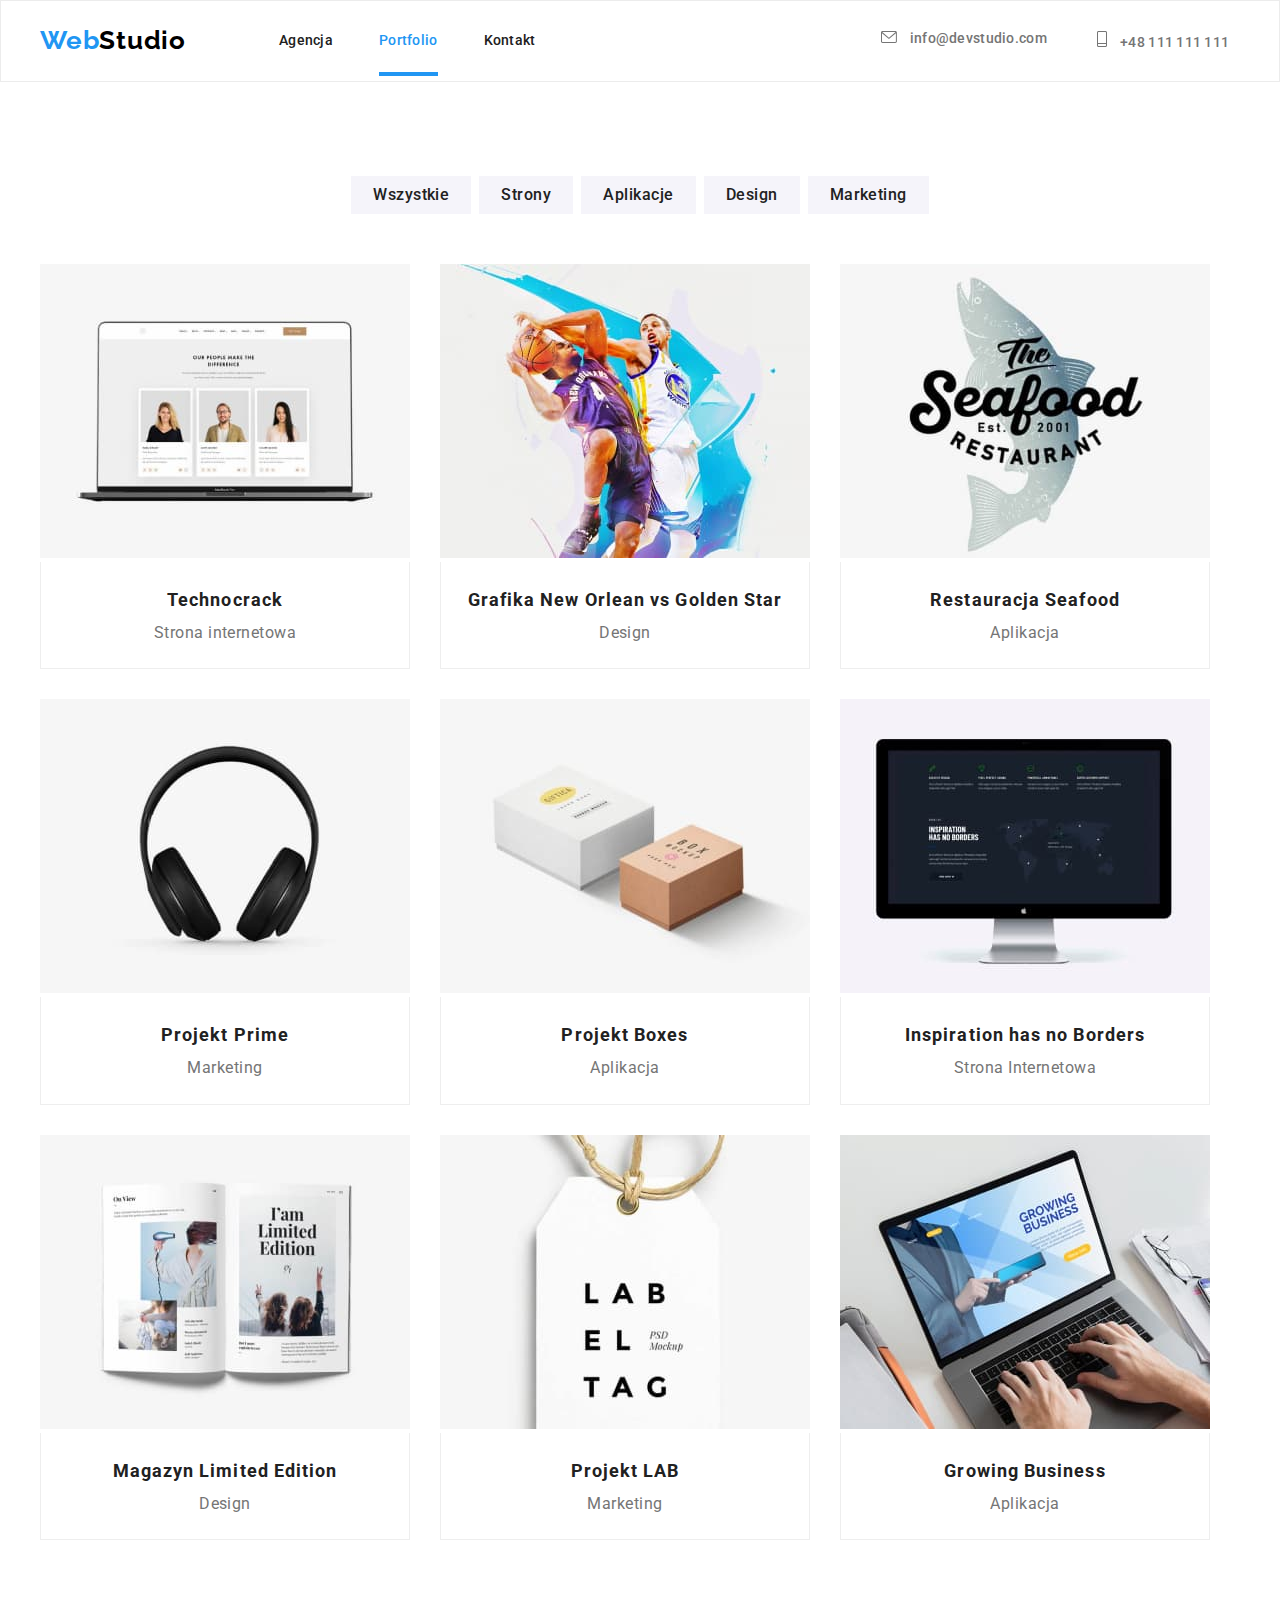
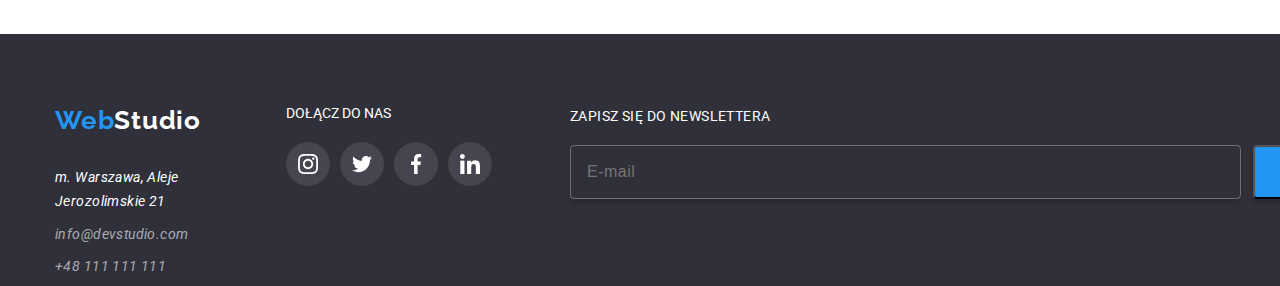
==== portfolio.html @ ad6ace29 "Add files via upload" ====
<!DOCTYPE html>
<html lang="en">
  <head>
    <meta charset="UTF-8" />
    <meta http-equiv="X-UA-Compatible" content="IE=edge" />
    <meta name="viewport" content="width=device-width, initial-scale=1.0" />
    <title>hw 6</title>
    <link rel="stylesheet" href="./css/styles.css" />
    <link rel="preconnect" href="https://fonts.googleapis.com" />
    <link rel="preconnect" href="https://fonts.gstatic.com" crossorigin />
    <link
      href="https://fonts.googleapis.com/css2?family=Raleway:wght@700&family=Roboto:wght@400;500;700;900&display=swap"
      rel="stylesheet"
    />
    <link rel="stylesheet" href="https://cdnjs.cloudflare.com/ajax/libs/modern-normalize/2.0.0/modern-normalize.min.css" integrity="sha512-4xo8blKMVCiXpTaLzQSLSw3KFOVPWhm/TRtuPVc4WG6kUgjH6J03IBuG7JZPkcWMxJ5huwaBpOpnwYElP/m6wg==" crossorigin="anonymous" referrerpolicy="no-referrer" />
    <link rel="stylesheet" href="https://cdnjs.cloudflare.com/ajax/libs/modern-normalize/2.0.0/modern-normalize.css" integrity="sha512-gA2Bvu0/hw4oj0Lp8ZHjK+o3S4BE5m8d/wNVy6ktKLhHKPpWLQwv9ixzuWirWOakoJqlBdePq2NhoCaUOQ5npQ==" crossorigin="anonymous" referrerpolicy="no-referrer" />
  </head>

  <body>
    <div class="nav-border">
      <header class="nav-background container">
      <a class="logo" href="./index.html"
        >Web<span class="logo-studio-header">Studio</span></a
      >
      <nav>
        <ul class="first-line">
          <li><a class="first-line-agency" href="./index.html">Agencja</a></li>
          <li>
            <a class="first-line-portfolio portfolio-blue portfolio-underscore" style="color: #2196f3" href="./portfolio.html"
              >Portfolio</a
            >
          </li>
          <li><a class="first-line-contact" href="/kontakt">Kontakt</a></li>
        </ul>
      </nav>

      <div class="first-line-contactinfo">
        <a href="mailto:info@devstudio.com">
          <svg class="icon-nav" width="16px" height="12px">
            <use href="./images/icons.svg#icon-envelope"></use>
          </svg>
          info@devstudio.com</a
        >
        <a href="tel:+48111111111">
          <svg class="icon-nav" width="10px" height="16px">
            <use href="./images/icons.svg#icon-phone"></use>
          </svg>
          +48 111 111 111</a
        >
      </div>
    </header>
    </div>

    <main class="section">
      <div class="container">
      <ul class="portfolio-buttons">
        <li><button class="buttons" type="button">Wszystkie</button></li>
        <li><button class="buttons" type="button">Strony</button></li>
        <li><button class="buttons" type="button">Aplikacje</button></li>
        <li><button class="buttons" type="button">Design</button></li>
        <li><button class="buttons" type="button">Marketing</button></li>
      </div>
      </ul>

      <ul class="portfolio-all-photos container">
        <div class="portfolio-box">
          <figure class="photo-box">
          <img
            src="./images/computer.jpg"
            alt="computer"
            width="370"
            height="294"/>
            <p class="text-overlay">Technocrack jest popularną platformą wykorzystywaną do rozpowszechniania koronawirusa. Firmy wykorzystują tę platformę do celów szpiegowskich i ataków na niezabezpieczone serwery konkurencji</p>
            </figure>
          <figcaption class="portfolio-photo-border">
            <b class="portfolio-photo-figcaption">Technocrack</b>
            <p class="portfolio-photo-caption">Strona internetowa</p>
        </figcaption>
      </div>

        <div class="portfolio-box">
          <figure class="photo-box">
          <img
            src="./images/basketball-players.jpg"
            alt="basketball players"
            width="370"
            height="294"
          />
          <p class="text-overlay">Technocrack jest popularną platformą wykorzystywaną do rozpowszechniania koronawirusa. Firmy wykorzystują tę platformę do celów szpiegowskich i ataków na niezabezpieczone serwery konkurencji</p>
            </figure>
          <figcaption class="portfolio-photo-border">
            <b class="portfolio-photo-figcaption"
              >Grafika New Orlean vs Golden Star</b
            >
            <p class="portfolio-photo-caption">Design</p>
            </figcaption>
      </div>

        <div class="portfolio-box">
          <figure class="photo-box">
          <img
            src="./images/seefood-restaurant.jpg"
            alt="seefood restaurant logo"
            width="370"
            height="294"
          />
          <p class="text-overlay">Technocrack jest popularną platformą wykorzystywaną do rozpowszechniania koronawirusa. Firmy wykorzystują tę platformę do celów szpiegowskich i ataków na niezabezpieczone serwery konkurencji</p>
            </figure>
          <figcaption class="portfolio-photo-border">
            <b class="portfolio-photo-figcaption">Restauracja Seafood </b>
            <p class="portfolio-photo-caption">Aplikacja</p>
            </figcaption>
          </div>

        <div class="portfolio-box">
          <figure class="photo-box">
          <img
            src="./images/headphones.jpg"
            alt="headphones"
            width="370"
            height="294"
          />
          <p class="text-overlay">Technocrack jest popularną platformą wykorzystywaną do rozpowszechniania koronawirusa. Firmy wykorzystują tę platformę do celów szpiegowskich i ataków na niezabezpieczone serwery konkurencji</p>
            </figure>
          <figcaption class="portfolio-photo-border">
            <b class="portfolio-photo-figcaption">Projekt Prime</b>
            <p class="portfolio-photo-caption">Marketing</p>
      </figcaption>
    </div>

        <div class="portfolio-box">
          <figure class="photo-box">
          <img
            src="./images/boxes.jpg"
            alt="two boxes"
            width="370"
            height="294"
          />
          <p class="text-overlay">Technocrack jest popularną platformą wykorzystywaną do rozpowszechniania koronawirusa. Firmy wykorzystują tę platformę do celów szpiegowskich i ataków na niezabezpieczone serwery konkurencji</p>
            </figure>
          <figcaption class="portfolio-photo-border">
            <b class="portfolio-photo-figcaption">Projekt Boxes</b>
            <p class="portfolio-photo-caption">Aplikacja</p>
            </figcaption>
          </div>

        <div class="portfolio-box">
          <figure class="photo-box">
          <img
            src="./images/black-screen.jpg"
            alt="computer with the black screen"
            width="370"
            height="294"
          />
          <p class="text-overlay">Technocrack jest popularną platformą wykorzystywaną do rozpowszechniania koronawirusa. Firmy wykorzystują tę platformę do celów szpiegowskich i ataków na niezabezpieczone serwery konkurencji</p>
            </figure>
          <figcaption class="portfolio-photo-border">
            <b class="portfolio-photo-figcaption">Inspiration has no Borders</b>
            <p class="portfolio-photo-caption">Strona Internetowa</p>
            </figcaption>
          </div>

        <div class="portfolio-box">
          <figure class="photo-box">
          <img
            src="./images/magazine.jpg"
            alt="magazine"
            width="370"
            height="294"
          />
          <p class="text-overlay">Technocrack jest popularną platformą wykorzystywaną do rozpowszechniania koronawirusa. Firmy wykorzystują tę platformę do celów szpiegowskich i ataków na niezabezpieczone serwery konkurencji</p>
            </figure>
          <figcaption class="portfolio-photo-border">
            <b class="portfolio-photo-figcaption">Magazyn Limited Edition</b>
            <p class="portfolio-photo-caption">Design</p>
          </figcaption>
        </div>

        <div class="portfolio-box">
          <figure class="photo-box">
          <img
            src="./images/label-tag.jpg"
            alt="label tag"
            width="370"
            height="294"
          />
          <p class="text-overlay">Technocrack jest popularną platformą wykorzystywaną do rozpowszechniania koronawirusa. Firmy wykorzystują tę platformę do celów szpiegowskich i ataków na niezabezpieczone serwery konkurencji</p>
            </figure>
          <figcaption class="portfolio-photo-border">
            <b class="portfolio-photo-figcaption">Projekt LAB</b>
            <p class="portfolio-photo-caption">Marketing</p>
            </figcaption> 
          </div>

        <div class="portfolio-box">
          <figure class="photo-box">
          <img
            src="./images/growing-business-laptop.jpg"
            alt="laptop"
            width="370"
            height="294"
          />
          <p class="text-overlay">Technocrack jest popularną platformą wykorzystywaną do rozpowszechniania koronawirusa. Firmy wykorzystują tę platformę do celów szpiegowskich i ataków na niezabezpieczone serwery konkurencji</p>
            </figure>
          <figcaption class="portfolio-photo-border">
            <b class="portfolio-photo-figcaption">Growing Business</b>
            <p class="portfolio-photo-caption">Aplikacja</p>
            </figcaption>
          </div>
      </div>
    </main>

    <footer class="footer-background">
      <div class="footer-flex container">
        <div class="footer-text">
          <a class="footer-logo" href="/WebStudio"
            >Web<span class="logo-studio">Studio</span></a
          >

          <address class="footer-address-contact">
            <a class="footer-address"> m. Warszawa, Aleje Jerozolimskie 21</a>
            <a
              class="footer-contact footer-contact-padding"
              href="mailto:info@devstudio.com"
              >info@devstudio.com</a
            >
            <a class="footer-contact" href="tel:+48111111111"
              >+48 111 111 111
            </a>
          </address>
        </div>

        <div>
          <p class="sm-footer">DOŁĄCZ DO NAS</p>
          <div class="footer-icons">
            <a class="footer-sm-icon"
              ><svg width="20" height="20">
                <use href="./images/icons.svg#icon-instagram"></use>
              </svg>
            </a>
            <a class="footer-sm-icon"
              ><svg width="20" height="20">
                <use href="./images/icons.svg#icon-twitter"></use>
              </svg></a>
            <a class="footer-sm-icon"
              ><svg width="20" height="20">
                <use href="./images/icons.svg#icon-facebook"></use></svg></a>
            <a class="footer-sm-icon"
              ><svg width="20" height="20">
                <use href="./images/icons.svg#icon-linkedin"></use></svg></a>
          </div>
        </div>
      
        <div class="footer-newsletter">
            <form name="newsletter">
              <label class="footer-nl-label">
                Zapisz się do newslettera </br>
                <div class="email-display-footer">
                <input class="email-frame-footer" type="email" name="newsletter" placeholder="E-mail" />
              </label>
              <button class="submit-button-footer" type="submit"> <div class="sign-in-footer">Zapisz się </div> 
                <svg class="svg-email-footer" width="24" height="24">
                <use href="./images/icons.svg#icon-email-footer"></use></svg>
              </button>
              </div>
            </form>
          </div>
    </footer>
  </body>
</html>
---- css/styles.css ----
* {margin: 0; padding: 0; }

:root {
    --brand-color: #FFFFFF;
    --brand-color-headline: #212121;
    --brand-color-description: #757575;
    --brand-color-logo: #2196F3;
    --brand-color-logo-header: #000000;
    --font-size-14: 14px;
    --font-size-16: 16px;
 --background-photo: #2F303A66;
     --background-icons-second-section: #F5F4FA;
     --icon-color: #AFB1B8;
     --icon-color-blue: #2196F3;
     --icon-color-footer: #ffffff1a;
    --default-time: 250ms;
     --default-timing-function: cubic-bezier(0.4, 0, 0.2, 1);
     --portfolio-box-background: rgba(33, 150, 243, 0.9);
}

body {
    font-family: 'Roboto', sans-serif;
    color: var(--brand-color);
}

li {
    list-style: none;
}

a {
    text-decoration: none;
}

.nav-background {
    color: var(--brand-color);
    margin: auto;
    display: flex;
    align-items: center;
}

.logo {
    font-family: 'Raleway';
    font-weight: 700;
    font-size: 26px;
    line-height: 1.2;
    letter-spacing: 0.03em;
    color: var(--brand-color-logo);
    text-decoration: none;
    margin: 24px 0 25px 0;
}

.logo-studio-header {
    color: var(--brand-color-logo-header);
}

.first-line {
    font-weight: 500;
    font-size: var(--font-size-14);
    line-height: 1.1;
    letter-spacing: 0.02em;
    color: var(--brand-color-headline);
    text-decoration: none;
    list-style: none;
    display: flex;
    justify-content: space-between;
    align-items: center;
}

.first-line-agency {
    margin-left: 93px;
    margin-right: 46px;
    position: relative;
}

.first-line-agency::after {
    content: '';
    height: 4px;
    position: absolute;
    bottom: -28px;
    background: var(--brand-color-logo);
}

.agency-underscore:hover::after {
    width: 100%;
    left: 0;
    transition-property: width, left;
        transition-duration: var(--default-time);
        transition-timing-function: var(--default-timing-function);
}

.agency-blue::after {
    content: '';
    height: 4px;
    position: absolute;
    bottom: -28px;
    background: var(--brand-color-logo);
    width: 100%;
    left: 0;
}

.first-line-portfolio {
    margin-right: 46px;
    position: relative;
}

.first-line-portfolio::after {
    content: '';
    height: 4px;
    position: absolute;
    bottom: -28px;
    background: var(--brand-color-logo);
}

.portfolio-underscore:hover::after {
    width: 100%;
    left: 0;
    transition-property: width, left;
        transition-duration: var(--default-time);
        transition-timing-function: var(--default-timing-function);
}

.portfolio-blue::after {
    content: '';
    height: 4px;
    position: absolute;
    bottom: -28px;
    background: var(--brand-color-logo);
    width: 100%;
    left: 0;
}

.first-line-contact {
    margin-right: 345px;
    position: relative;
}

.first-line-contact::after {
    content: '';
    height: 4px;
    position: absolute;
    bottom: -28px;
    background: var(--brand-color-logo);
}

.first-line a {
    color: inherit;
}

.first-line a:hover,
.first-line a:focus {
    color: var(--brand-color-logo);
    transition-property: color;
        transition-duration: var(--default-time);
        transition-timing-function: var(--default-timing-function);
}

.icon-nav {
    fill: var(--brand-color-description);
    margin-right: 10px; 
}

.first-line-contactinfo {
    font-weight: 500;
    font-size: var(--font-size-14);
    line-height: 1.1;
    letter-spacing: 0.02em;
    color: var(--brand-color-description);
    text-decoration: none;
    list-style: none;
    display: flex;
    gap: 50px;
}

.first-line-contactinfo a {
    color: inherit;
}

.first-line-contactinfo a:hover ,
.first-line-contactinfo a:focus {
    color: var(--brand-color-logo);
    transition-property: color;
        transition-duration: var(--default-time);
        transition-timing-function: var(--default-timing-function);
}

.first-line-contactinfo a:hover .icon-nav,
.first-line-contactinfo a:focus .icon-nav {
    fill: var(--icon-color-blue);
    transition-property: fill;
        transition-duration: var(--default-time);
        transition-timing-function: var(--default-timing-function);
}

.first-section-background {
    background: linear-gradient(var(--background-photo), var(--background-photo)), url('../images/index-background.jpg');
    background-size: 1600px auto;
}

.first-section-settings {
box-sizing: border-box;
    display: flex;
    flex-direction: column;
    justify-content: center;
    align-items: center;
    gap: 30px;
}

.fist-section-title {
    font-weight: 900;
    font-size: 44px;
    line-height: 1.4;
    text-align: center;
    letter-spacing: 0.06em;
    text-transform: uppercase;
    color: var(--brand-color);
    margin-top: 200px;
    padding-bottom: 30px;
}

.first-section-button-box {
    display: flex;
    justify-content: center;
}

.first-section-button {
    font-weight: 700;
    font-size: var(--font-size-16);
    line-height: 1.9;
    display: flex;
    align-items: center;
    text-align: center;
    letter-spacing: 0.06em;
    color: var(--brand-color);
    background: #2196F3;
    box-shadow: 0px 4px 4px rgba(0, 0, 0, 0.15);
    border-radius: 4px;
    cursor: pointer;
    box-sizing: content-box;
    display: flex;
    justify-content: center;
    padding: 10px 41px 10px 42px;
    margin-bottom: 200px;
}

.second-section {
    display: flex;
}

.second-section svg {
    margin-bottom: 30px
}

.second-section-headline {
    font-weight: 700;
    font-size: var(--font-size-14);
    line-height: 1.1;
    letter-spacing: 0.03em;
    text-transform: uppercase;
    color: var(--brand-color-headline);
    padding: 0 15px;
} 

.icon-second-section {
    background: var(--background-icons-second-section);
    border-radius: 4px;
    padding: 25px 100px;
}

.second-section-text {
    font-weight: 400;
    font-size: var(--font-size-14);
    line-height: 1.7;
    letter-spacing: 0.03em;
    color: var(--brand-color-description);
    text-transform: none;
    padding-top: 10px;
}

.third-section-title {
    font-weight: 700;
    font-size: 36px;
    line-height: 1.2;
    text-align: center;
    letter-spacing: 0.03em;
    color: var(--brand-color-headline);
    padding-bottom: 50px;
}

.third-section-pictures li {
    position: relative;
    overflow: hidden;
}

.third-section-pictures li > .third-section-text {
    position: absolute;
    width: 100%;
    bottom: 0;
   margin: 0;
   padding: 27px 0;
   text-align: center;
    font-family: 'Roboto';
        font-weight: 700;
        font-size: 14px;
        line-height: 16px;
        text-align: center;
        letter-spacing: 0.03em;
        text-transform: uppercase;
        color: var(--brand-color);
        background: rgba(47, 48, 58, 0.8);
}

.third-section-pictures {
    box-sizing: border-box;
    display: flex;
    flex-direction: row;
    justify-content: space-between;
    gap: 30px;
    padding-bottom: 94px;
}

.fourth-section-background {
    background: #F5F4FA;
}

.fouth-section-title {
    font-weight: 700;
    font-size: 36px;
    line-height: 1.2;
    text-align: center;
    letter-spacing: 0.03em;
    color: var(--brand-color-headline);
    padding-bottom: 50px;
}

.fourth-section {
    display: flex;
}

.fourth-section-block {
    display: inline-block;
    background-color: var(--brand-color);
    box-shadow: 0px 1px 3px rgba(0, 0, 0, 0.12), 0px 1px 1px rgba(0, 0, 0, 0.14), 0px 2px 1px rgba(0, 0, 0, 0.2);
    border-radius: 0px 0px 4px 4px;
    margin: 0 15px;
}

figcaption {
    font-weight: 500;
    font-size: var(--font-size-16);
    line-height: 1.2;
    text-align: center;
    letter-spacing: 0.03em;
    color: var(--brand-color-headline);
}

.fourth-section-name {
    margin-top: 30px;
}

.fourth-section-position {
    font-size: var(--font-size-16);
    font-style: normal;
    font-weight: 400;
    line-height: 1.2;
    text-align: center;
    letter-spacing: 0.03em;
    color: var(--brand-color-description);
    display: flex;
    justify-content: center;
    margin: 10px 0 16px;
    white-space: nowrap;
}

.sm-icons {
    display: flex;
    gap: 10px;
    justify-content: center;
    margin-top: 16px;
    fill: var(--icon-color);
    margin-bottom: 30px;
}

.icon-fourth {
    display: flex;
    justify-content: center;
    align-items: center;
    width: 44px;
    height: 44px;
    border-radius: 50%;
}

.icon-fourth:hover,
.icon-fourth:focus {
    cursor: pointer;
    background-color: var(--icon-color-blue);
    fill: var(--brand-color);
    transition-property: background-color,fill, pointer;
        transition-duration: var(--default-time);
        transition-timing-function: var(--default-timing-function);
}

.fifth-section-headline {
    font-weight: 700;
    font-size: 36px;
    text-align: center;
    padding-bottom: 50px;
    color: var(--brand-color-headline);
}

.clients-icons {
    display: flex;
    justify-content: space-between;
    fill: var(--icon-color);
}

.clients-icons-blue:hover,
.clients-icons-blue:focus {
    cursor: pointer;
    fill: var(--icon-color-blue);
    border-color: var(--icon-color-blue);
    transition-property: border-color, fill, pointer;
        transition-duration: var(--default-time);
        transition-timing-function: var(--default-timing-function);
}

div[class="clients-icons"]>svg {
    padding: 17.71px 32px 14.25px;
    border: 1px solid var(--icon-color);
    border-radius: 4px;
}

.footer-background {
    background: #2F303A;
}

.footer-text {
    display: flex;
    flex-direction: column;
    padding-bottom: 60px;
    padding: 0 15px;
} 

.footer-logo {
    font-family: 'Raleway';
    font-weight: 700;
    font-size: 26px;
    line-height: 2;
    letter-spacing: 0.03em;
    color: var(--brand-color-logo);
    text-decoration: none;
    padding: 60px 0 20px 0;
}

.logo-studio {
    color: var(--brand-color);
}

.footer-address-contact {
display: flex;
    flex-direction: column;
}

.footer-address {
    font-size: var(--font-size-14);
    line-height: 1.7;
    letter-spacing: 0.03em;
    color: var(--brand-color);
    padding-bottom: 9px;
}

.footer-contact {
    font-size: var(--font-size-14);
    line-height: 1.7;
    letter-spacing: 0.03em;
    color: rgba(255, 255, 255, 0.6);
    text-decoration: none;
}

.footer-contact-padding{
    padding-bottom: 9px;
}

.footer-contact:hover,
.footer-contact:focus {
    color: var(--brand-color-logo);
    transition-property: color;
        transition-duration: var(--default-time);
        transition-timing-function: var(--default-timing-function);
}

.footer-flex {
    display: flex;
}

.sm-footer {
    margin: 72px 0 0 70px;
    line-height: 1.14em;
    font-size: 14px;
    color: var(--brand-color);
}

.footer-icons {
    display: flex;
    column-gap: 10px;
    margin: 20px 0 100px 70px;
}

.footer-sm-icon {
    display: flex;
    background-color: var(--icon-color-footer);
    border-radius: 50px;
    fill: var(--brand-color);
    padding: 12px;
}

.footer-sm-icon:hover,
.footer-sm-icon:focus {
    background-color: var(--icon-color-blue);
    cursor: pointer;
    transition-property: background-color, pointer;
        transition-duration: var(--default-time);
        transition-timing-function: var(--default-timing-function);
}

.footer-newsletter {
    padding: 72px 0 0 78px;
}

.footer-nl-label {
    color: var(--brand-color);
        font-size: 14px;
        letter-spacing: 0.42px;
        text-transform: uppercase;
}

.email-display-footer {
    display: flex;
    flex-direction: row;
    margin-top: 20px;
}

.email-frame-footer {
    padding: 15px 295px 15px 16px;
    color: rgba(255, 255, 255, 0.60);
        font-size: 16px;
        line-height: 20px;
        letter-spacing: 0.48px;
        width: 358px;
        border-radius: 4px;
            border: 1px solid rgba(255, 255, 255, 0.30);
            background: rgba(33, 150, 243, 0.00);
            box-shadow: 0px 4px 4px 0px rgba(0, 0, 0, 0.15);
            max-height: 50px;
}

.submit-button-footer {
    font-size: 16px;
    font-weight: 700;
        line-height: 30px;
        letter-spacing: 0.96px;
        color: var(--brand-color);
        border-radius: 4px;
            background: var(--brand-color-logo);
            box-shadow: 0px 4px 4px 0px rgba(0, 0, 0, 0.15);
            margin-left: 12px;
            display: flex;
            flex-direction: row;
}

.submit-button-footer:focus,
.submit-button-footer:hover {
    cursor: pointer;
}

.sign-in-footer{
    justify-content: center;
    padding: 10px 24px 10px 42px;
    white-space: nowrap
}

.svg-email-footer {
    fill: var(--brand-color);
    justify-content: center;
    margin: 13px 28px 13px 0;
}

.portfolio-buttons {
    display: flex;
    justify-content: center;
    align-items: center;
    gap: 8px;
    padding-bottom: 50px;
}

.buttons {
    font-family: 'Roboto';
    font-style: normal;
    font-weight: 500;
    font-size: var(--font-size-16);
    line-height: 1.6;
    text-align: center;
    letter-spacing: 0.03em;
    color: var(--brand-color-headline);
    cursor: pointer;
    background-color: #F5F4FA;
    border-style: none;
    display: flex;
    padding: 6px 22px;
}

.buttons:hover,
.buttons:focus {
    color: var(--brand-color);
    background: #2196F3;
    box-shadow: 0px 3px 1px rgba(0, 0, 0, 0.1), 0px 1px 2px rgba(0, 0, 0, 0.08), 0px 2px 2px rgba(0, 0, 0, 0.12);
    border-radius: 4px;
    transition-property: color, background, box-shadow, border-radius;
        transition-duration: var(--default-time);
        transition-timing-function: var(--default-timing-function);
}

.portfolio-all-photos {
display: flex;
    flex-wrap: wrap;
    gap: 30px;
    padding: 0 15px;
}

.portfolio-box:hover,
.portfolio-box:focus {
    cursor: pointer;
        box-shadow: 0px 1px 1px rgba(0, 0, 0, 0.12), 0px 4px 4px rgba(0, 0, 0, 0.06), 1px 4px 6px rgba(0, 0, 0, 0.16);
        transition-property: pointer, box-shadow;
            transition-duration: var(--default-time);
            transition-timing-function: var(--default-timing-function);
}

.portfolio-photo-border{
    border: 1px solid #eee;
        border-top: none;
        padding: 20px 24px;
}

.portfolio-photo-figcaption {
    font-weight: 700;
    font-size: 18px;
    line-height: 2;
    letter-spacing: 0.06em;
    color: var(--brand-color-headline);
}

.portfolio-photo-caption {
    font-weight: 400;
    font-size: var(--font-size-16);
    line-height: 1.9;
    letter-spacing: 0.03em;
    color: var(--brand-color-description);
}

.photo-box {
    position: relative;
    overflow: hidden;
}

.text-overlay {
    position: absolute;
    top: 100%;
   left: 0;
    width: 100%;
    height: 100%;
    margin: 0;
    padding: 49px 45px 49px 24px;
    font-family: 'Roboto';
    font-size: 18px;
    line-height: 1.56;
     letter-spacing: 0.03em;
    color: var(--brand-color);
    background: var(--portfolio-box-background);
}

.portfolio-all-photos div:hover .text-overlay {
    transform: translateY(-100%);
    transition-property: transform;
        transition-duration: var(--default-time);
        transition-timing-function: var(--default-timing-function);
}

.backdrop {
    position: fixed;
    top: 0;
    left: 0;
    bottom: 0;
    right: 0;
    background-color: #00000033;
    display: flex;

}

.modal {
    position: fixed;
    width: 528px;
    height: 581px;
    left: 50%;
    top: 50%;
    transform: translate(-50%, -50%) rotate(0deg);
    background-color: var(--brand-color);
    box-shadow: 0px 1px 3px #0000001F, 0px 1px 1px #00000024, 0px 2px 1px #00000033;
    border-radius: 4px;
}

.is-hidden {
    pointer-events: none;
    visibility: hidden;
    opacity: 1.0;
}

.close {
    all: unset;
    display: flex;
    margin-top: 8px;
    margin-left: 490px;
    padding-right: 8px;
    border: 1px solid rgba(0, 0, 0, 0.1);
    border-radius: 50%;
    padding: 9px 10px;
}

.close:hover {
    background: none;
    box-shadow: none;
    cursor: pointer;
}

.x-icon {
    fill: #000000;
}

.modal-display {
    display: flex;
    flex-direction: column;
    padding-left: 40px;
    padding-right: 40px;
}

.modal-text {
    color: var(--brand-color-headline);
    font-size: 20px;
        font-weight: 700;
        line-height: normal;
        letter-spacing: 0.6px;
        text-align: center;
        padding-bottom: 2px;
}

.modal-form-name {
    color: var(--brand-color-description);
    font-size: 12px;
    letter-spacing: 0.12px;
    padding: 10px 0 4px 0;
}

.label-focus:focus,
.label-focus:hover {
border: 1px solid var(--brand-color-logo);
border-radius: 4px;
}

.label-part {
    border-radius: 4px;
        border: 1px solid rgba(33, 33, 33, 0.20);
        width: 448px;
            height: 40px;
}

.label-part-comment {
    border-radius: 4px;
        border: 1px solid rgba(33, 33, 33, 0.20);
        width: 448px;
}

.label-part-comment::placeholder {
    color: rgba(117, 117, 117, 0.50);
        font-size: 12px;
        letter-spacing: 0.12px;
        padding: 12px 16px;
}

.modal-checkbox {
    line-height: 24px;
        letter-spacing: 0.42px;
        color: var(--brand-color-description);
        padding: 25px 0 34px 0;
}

.modal-checkbox input {
    width: 16px;
        height: 15px;
}

.modal-checkbox-text {
    color: var(--brand-color-description);
        line-height: 24px;
        letter-spacing: 0.42px;
}

.modal-checkbox-text a {
    color: var(--brand-color-logo);
    text-decoration: underline;
}

.modal-submit-dispaly {
    display: flex;
    justify-content: center;
}

.modal-submit {
    width: 200px;
        height: 50px;
        border-radius: 4px;
            background: #2196F3;
            box-shadow: 0px 4px 4px 0px rgba(0, 0, 0, 0.15);
            color: var(--brand-color);
             font-size: 16px;
                font-weight: 700;
                line-height: 30px;
                letter-spacing: 0.96px;
}

.container {
    width: 1200px;
    margin: 0 auto;
}

.section {
    padding: 94px 0 94px 0;
}

.nav-border {
    border: 1px solid #ECECEC;
}
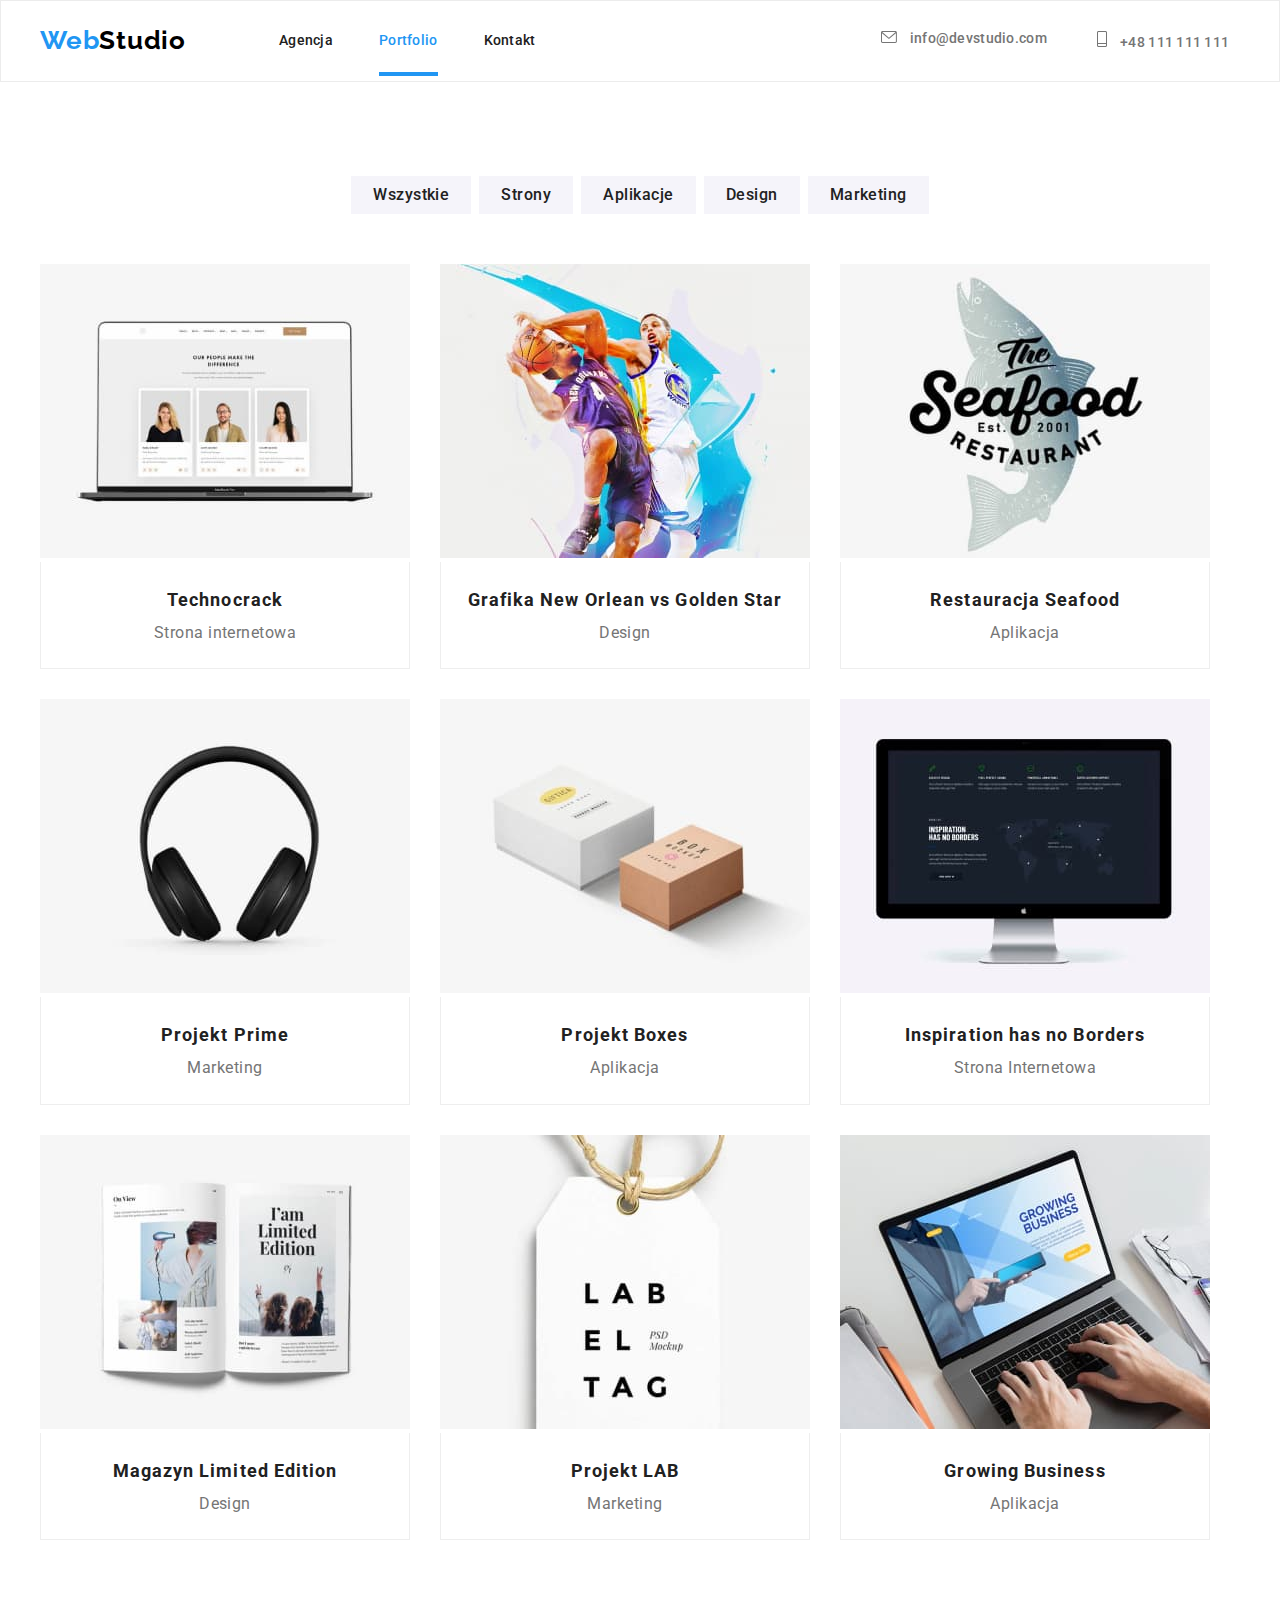
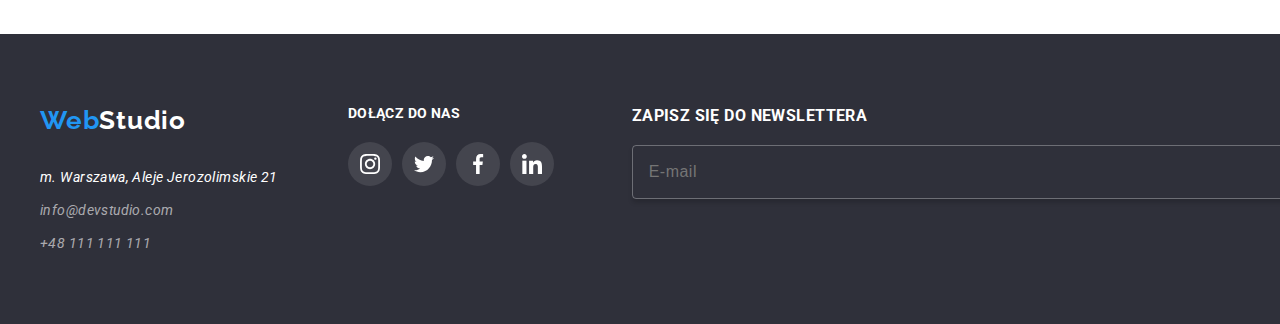
==== commit e1828ef8: "Add files via upload" ====
--- a/portfolio.html
+++ b/portfolio.html
@@ -258,6 +258,7 @@
                 <div class="email-display-footer">
                 <input class="email-frame-footer" type="email" name="newsletter" placeholder="E-mail" />
               </label>
+              
               <button class="submit-button-footer" type="submit"> <div class="sign-in-footer">Zapisz się </div> 
                 <svg class="svg-email-footer" width="24" height="24">
                 <use href="./images/icons.svg#icon-email-footer"></use></svg>
--- a/css/styles.css
+++ b/css/styles.css
@@ -436,8 +436,7 @@
 .footer-text {
     display: flex;
     flex-direction: column;
-    padding-bottom: 60px;
-    padding: 0 15px;
+    margin: 60px 0;
 } 
 
 .footer-logo {
@@ -448,7 +447,7 @@
     letter-spacing: 0.03em;
     color: var(--brand-color-logo);
     text-decoration: none;
-    padding: 60px 0 20px 0;
+    padding-bottom: 20px;
 }
 
 .logo-studio {
@@ -466,6 +465,7 @@
     letter-spacing: 0.03em;
     color: var(--brand-color);
     padding-bottom: 9px;
+    white-space: nowrap;
 }
 
 .footer-contact {
@@ -474,9 +474,6 @@
     letter-spacing: 0.03em;
     color: rgba(255, 255, 255, 0.6);
     text-decoration: none;
-}
-
-.footer-contact-padding{
     padding-bottom: 9px;
 }
 
@@ -497,6 +494,9 @@
     line-height: 1.14em;
     font-size: 14px;
     color: var(--brand-color);
+    font-weight: 700;
+        letter-spacing: 0.42px;
+        text-transform: uppercase;
 }
 
 .footer-icons {
@@ -528,9 +528,9 @@
 
 .footer-nl-label {
     color: var(--brand-color);
-        font-size: 14px;
         letter-spacing: 0.42px;
         text-transform: uppercase;
+        font-weight: 700;
 }
 
 .email-display-footer {
@@ -763,6 +763,19 @@
 .label-focus:hover {
 border: 1px solid var(--brand-color-logo);
 border-radius: 4px;
+transition-duration: var(--default-time);
+    transition-timing-function: var(--default-timing-function);
+    fill: var(--brand-color-logo);
+}
+
+.label-wrapper {
+    position: relative;
+}
+
+.label-wrapper svg {
+    position: absolute;
+    top: 11px;
+    left: 12px;
 }
 
 .label-part {
@@ -770,19 +783,29 @@
         border: 1px solid rgba(33, 33, 33, 0.20);
         width: 448px;
             height: 40px;
+            padding-left: 42px;
 }
 
 .label-part-comment {
     border-radius: 4px;
         border: 1px solid rgba(33, 33, 33, 0.20);
         width: 448px;
+        height: 120px;
+        padding: 12px 16px;
+        
+}
+
+.modal-form-name-position {
+    position: relative;
 }
 
 .label-part-comment::placeholder {
     color: rgba(117, 117, 117, 0.50);
         font-size: 12px;
         letter-spacing: 0.12px;
-        padding: 12px 16px;
+        position: absolute;
+        top: 12px;
+        left: 16px;
 }
 
 .modal-checkbox {
@@ -790,6 +813,11 @@
         letter-spacing: 0.42px;
         color: var(--brand-color-description);
         padding: 25px 0 34px 0;
+        display: flex;
+        justify-content: flex-start;
+        align-items: center;
+        gap: 7px;
+        margin-left: 54px;
 }
 
 .modal-checkbox input {
@@ -801,6 +829,7 @@
     color: var(--brand-color-description);
         line-height: 24px;
         letter-spacing: 0.42px;
+            font-size: 14px;
 }
 
 .modal-checkbox-text a {
@@ -808,7 +837,7 @@
     text-decoration: underline;
 }
 
-.modal-submit-dispaly {
+.modal-submit-display {
     display: flex;
     justify-content: center;
 }
@@ -824,6 +853,9 @@
                 font-weight: 700;
                 line-height: 30px;
                 letter-spacing: 0.96px;
+                cursor: pointer;
+                border-color: none;
+                border: none;
 }
 
 .container {
